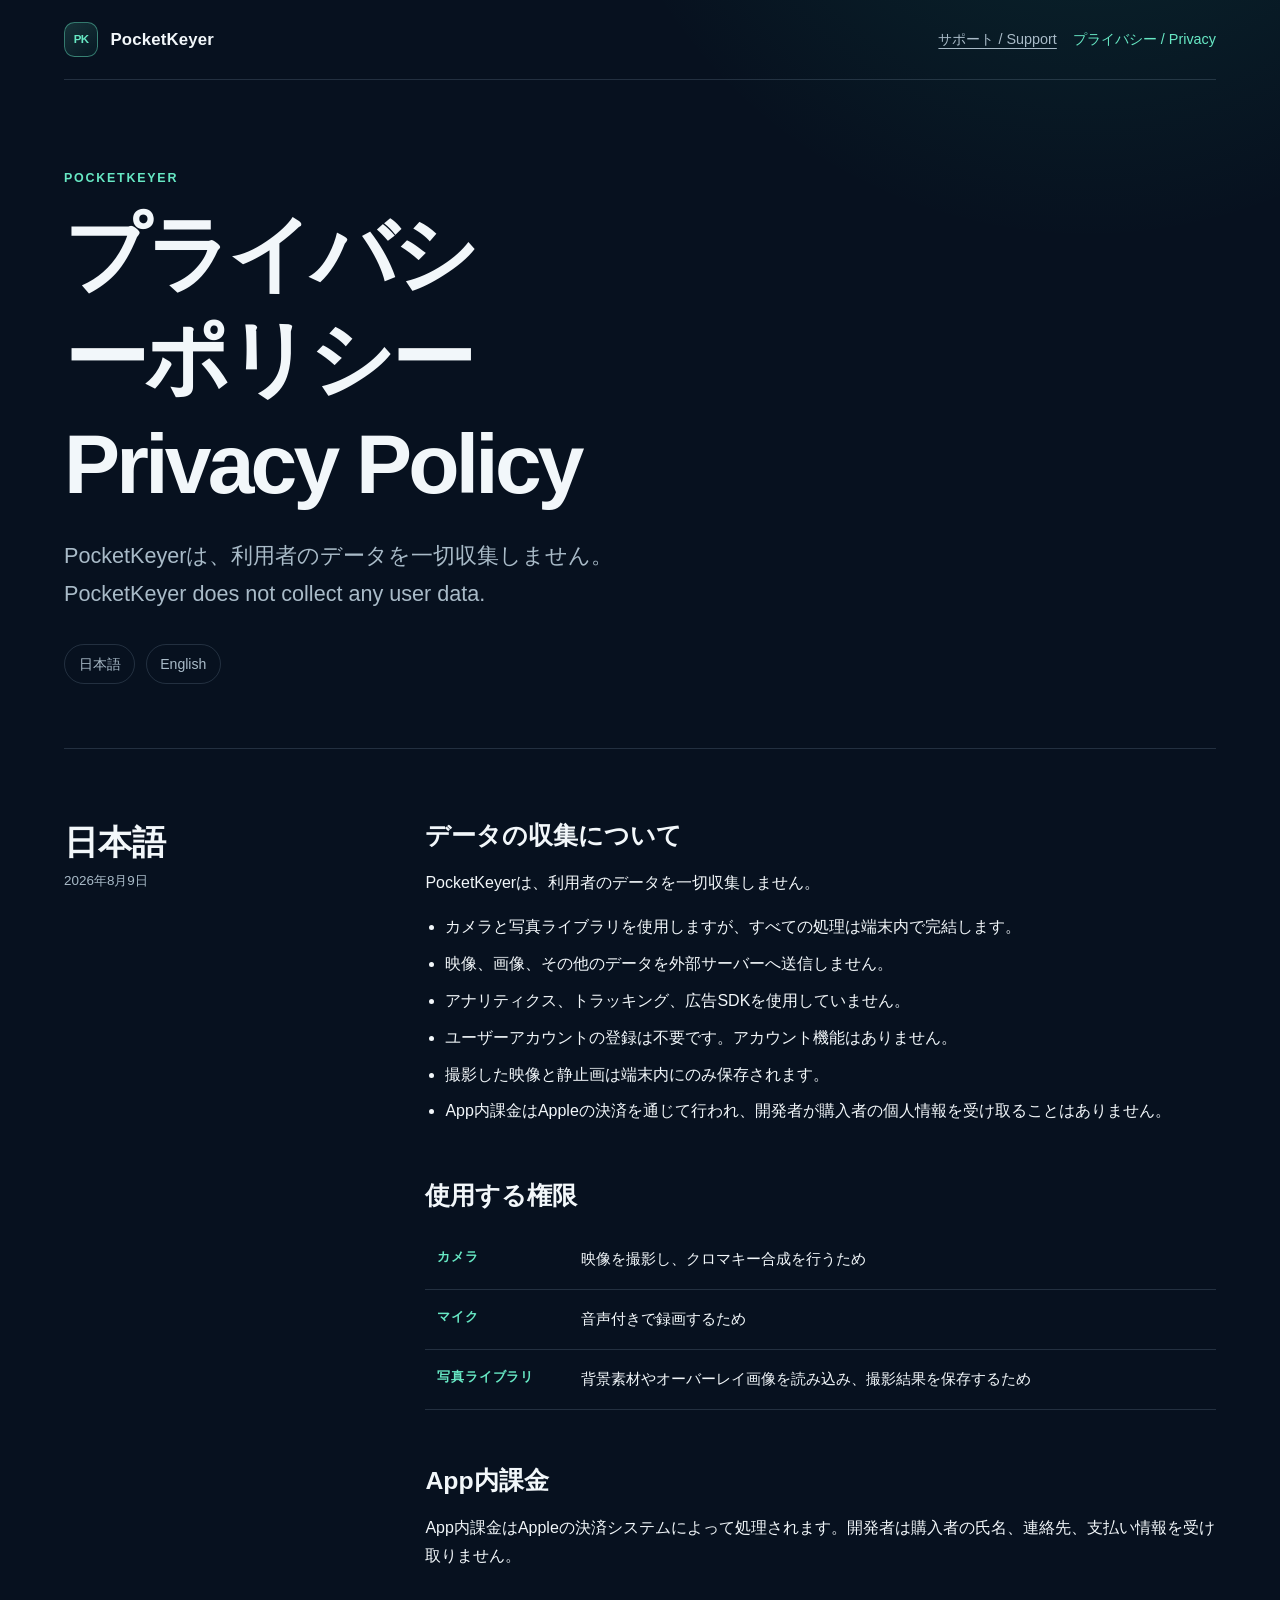
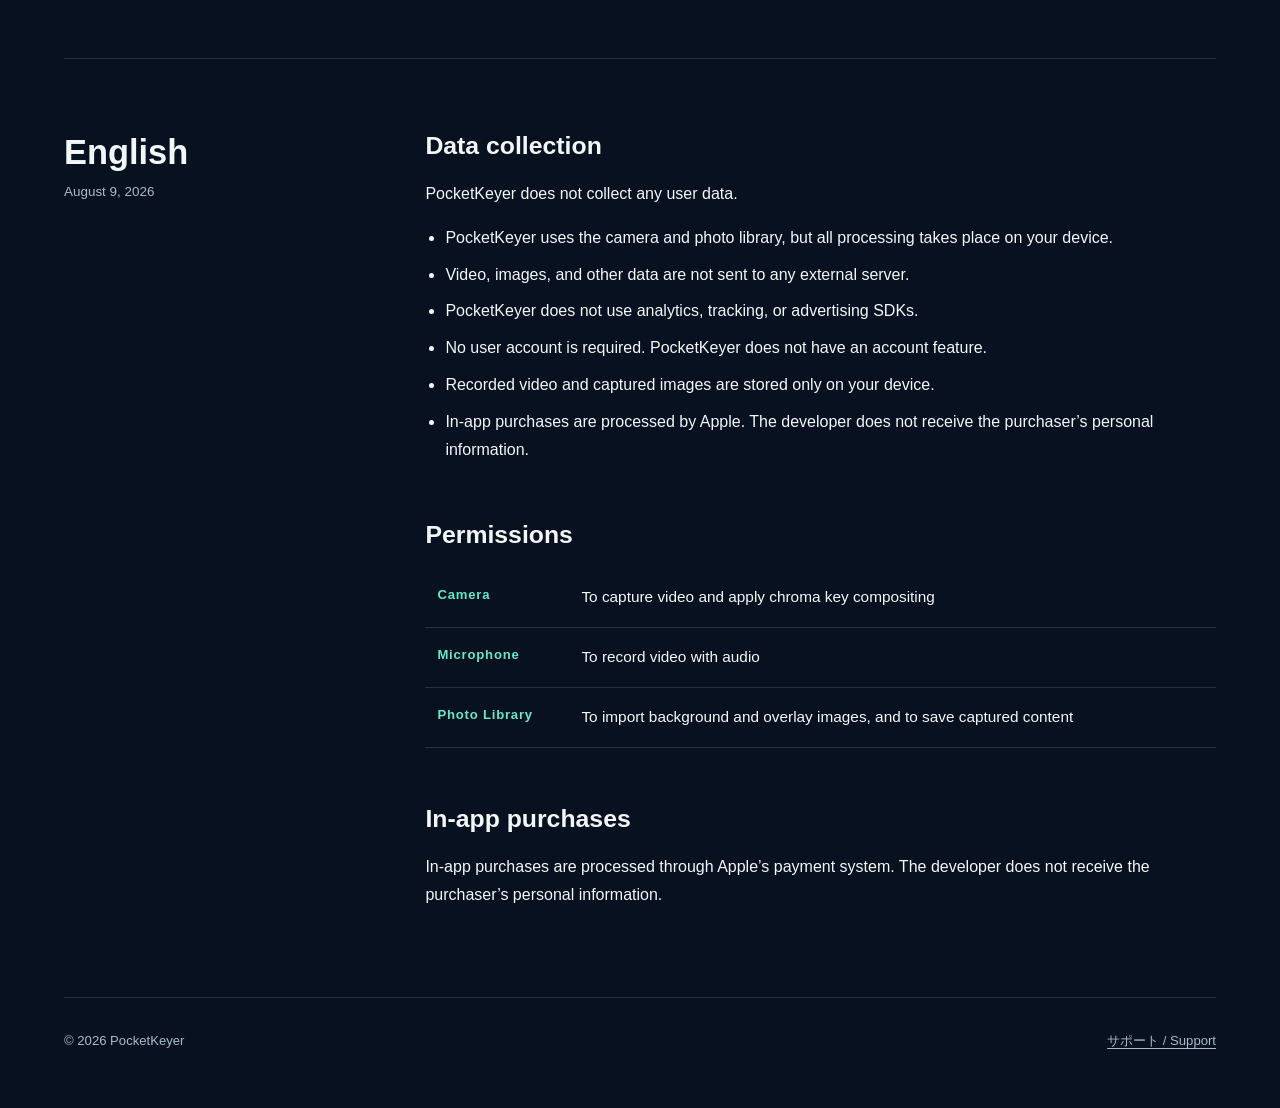
==== pocketkeyer/privacy/index.html @ 973470bd "サポートページとプライバシーページの初回アップロード" ====
<!doctype html>
<html lang="ja">
  <head>
    <meta charset="utf-8">
    <meta name="viewport" content="width=device-width, initial-scale=1">
    <meta name="description" content="PocketKeyerのプライバシーポリシー。Privacy Policy for PocketKeyer.">
    <title>プライバシーポリシー / Privacy Policy — PocketKeyer</title>
    <link rel="stylesheet" href="../../assets/site.css">
  </head>
  <body>
    <a class="skip-link" href="#main">本文へ移動 / Skip to content</a>
    <header class="site-header">
      <span class="brand" aria-label="PocketKeyer">
        <span class="brand-mark" aria-hidden="true">PK</span>
        <span>PocketKeyer</span>
      </span>
      <nav class="page-nav" aria-label="ページ">
        <a href="../support/">サポート / Support</a>
        <a href="./" aria-current="page">プライバシー / Privacy</a>
      </nav>
    </header>

    <main id="main" class="page-shell">
      <section class="hero" aria-labelledby="page-title">
        <p class="eyebrow">PocketKeyer</p>
        <h1 id="page-title">プライバシーポリシー<br><span lang="en">Privacy Policy</span></h1>
        <p class="lead">PocketKeyerは、利用者のデータを一切収集しません。<br><span lang="en">PocketKeyer does not collect any user data.</span></p>
        <nav class="language-links" aria-label="言語 / Language">
          <a href="#ja">日本語</a>
          <a href="#en" lang="en">English</a>
        </nav>
      </section>

      <section id="ja" class="language-section" lang="ja" aria-labelledby="ja-title">
        <div class="language-label">
          <h2 id="ja-title">日本語</h2>
          <p>2026年8月9日</p>
        </div>
        <div>
          <section class="content-section" aria-labelledby="ja-policy">
            <h3 id="ja-policy">データの収集について</h3>
            <p>PocketKeyerは、利用者のデータを一切収集しません。</p>
            <ul>
              <li>カメラと写真ライブラリを使用しますが、すべての処理は端末内で完結します。</li>
              <li>映像、画像、その他のデータを外部サーバーへ送信しません。</li>
              <li>アナリティクス、トラッキング、広告SDKを使用していません。</li>
              <li>ユーザーアカウントの登録は不要です。アカウント機能はありません。</li>
              <li>撮影した映像と静止画は端末内にのみ保存されます。</li>
              <li>App内課金はAppleの決済を通じて行われ、開発者が購入者の個人情報を受け取ることはありません。</li>
            </ul>
          </section>

          <section class="content-section" aria-labelledby="ja-permissions">
            <h3 id="ja-permissions">使用する権限</h3>
            <table class="permission-table">
              <tbody>
                <tr>
                  <th scope="row">カメラ</th>
                  <td>映像を撮影し、クロマキー合成を行うため</td>
                </tr>
                <tr>
                  <th scope="row">マイク</th>
                  <td>音声付きで録画するため</td>
                </tr>
                <tr>
                  <th scope="row">写真ライブラリ</th>
                  <td>背景素材やオーバーレイ画像を読み込み、撮影結果を保存するため</td>
                </tr>
              </tbody>
            </table>
          </section>

          <section class="content-section" aria-labelledby="ja-payment">
            <h3 id="ja-payment">App内課金</h3>
            <p>App内課金はAppleの決済システムによって処理されます。開発者は購入者の氏名、連絡先、支払い情報を受け取りません。</p>
          </section>
        </div>
      </section>

      <section id="en" class="language-section" lang="en" aria-labelledby="en-title">
        <div class="language-label">
          <h2 id="en-title">English</h2>
          <p>August 9, 2026</p>
        </div>
        <div>
          <section class="content-section" aria-labelledby="en-policy">
            <h3 id="en-policy">Data collection</h3>
            <p>PocketKeyer does not collect any user data.</p>
            <ul>
              <li>PocketKeyer uses the camera and photo library, but all processing takes place on your device.</li>
              <li>Video, images, and other data are not sent to any external server.</li>
              <li>PocketKeyer does not use analytics, tracking, or advertising SDKs.</li>
              <li>No user account is required. PocketKeyer does not have an account feature.</li>
              <li>Recorded video and captured images are stored only on your device.</li>
              <li>In-app purchases are processed by Apple. The developer does not receive the purchaser’s personal information.</li>
            </ul>
          </section>

          <section class="content-section" aria-labelledby="en-permissions">
            <h3 id="en-permissions">Permissions</h3>
            <table class="permission-table">
              <tbody>
                <tr>
                  <th scope="row">Camera</th>
                  <td>To capture video and apply chroma key compositing</td>
                </tr>
                <tr>
                  <th scope="row">Microphone</th>
                  <td>To record video with audio</td>
                </tr>
                <tr>
                  <th scope="row">Photo Library</th>
                  <td>To import background and overlay images, and to save captured content</td>
                </tr>
              </tbody>
            </table>
          </section>

          <section class="content-section" aria-labelledby="en-payment">
            <h3 id="en-payment">In-app purchases</h3>
            <p>In-app purchases are processed through Apple’s payment system. The developer does not receive the purchaser’s personal information.</p>
          </section>
        </div>
      </section>
    </main>

    <footer class="site-footer">
      <p>© 2026 PocketKeyer</p>
      <p><a href="../support/">サポート / Support</a></p>
    </footer>
  </body>
</html>
---- assets/site.css ----
:root {
  color-scheme: dark;
  --background: #07111f;
  --surface: #0d1b2d;
  --surface-soft: #10233a;
  --border: rgba(180, 213, 232, 0.16);
  --text: #f2f7fa;
  --muted: #a9bbc8;
  --accent: #67e8c4;
  --accent-strong: #18c89a;
  --focus: #9af3d9;
  --max-width: 72rem;
}

* {
  box-sizing: border-box;
}

html {
  scroll-behavior: smooth;
}

body {
  min-width: 20rem;
  margin: 0;
  background:
    radial-gradient(circle at 85% -10%, rgba(31, 207, 160, 0.14), transparent 32rem),
    var(--background);
  color: var(--text);
  font-family: -apple-system, BlinkMacSystemFont, "Helvetica Neue", "Hiragino Sans",
    "Yu Gothic UI", "Yu Gothic", Meiryo, sans-serif;
  font-size: 1rem;
  line-height: 1.75;
}

a {
  color: inherit;
}

a:focus-visible {
  outline: 0.2rem solid var(--focus);
  outline-offset: 0.2rem;
}

.skip-link {
  position: fixed;
  z-index: 10;
  top: 0.75rem;
  left: 0.75rem;
  padding: 0.55rem 0.85rem;
  border-radius: 0.45rem;
  background: var(--text);
  color: var(--background);
  transform: translateY(-200%);
}

.skip-link:focus {
  transform: translateY(0);
}

.site-header,
.page-shell,
.site-footer {
  width: min(calc(100% - 2.5rem), var(--max-width));
  margin-inline: auto;
}

.site-header {
  display: flex;
  align-items: center;
  justify-content: space-between;
  min-height: 5rem;
  border-bottom: 1px solid var(--border);
}

.brand {
  display: inline-flex;
  gap: 0.75rem;
  align-items: center;
  text-decoration: none;
  font-size: 1.05rem;
  font-weight: 700;
  letter-spacing: 0.01em;
}

.brand-mark {
  display: grid;
  width: 2.15rem;
  height: 2.15rem;
  place-items: center;
  border: 1px solid rgba(103, 232, 196, 0.45);
  border-radius: 0.65rem;
  background: linear-gradient(145deg, rgba(103, 232, 196, 0.16), rgba(24, 200, 154, 0.04));
  color: var(--accent);
  font-size: 0.72rem;
  letter-spacing: -0.05em;
}

.page-nav {
  display: flex;
  gap: 1rem;
  align-items: center;
  color: var(--muted);
  font-size: 0.9rem;
}

.page-nav a {
  text-underline-offset: 0.25rem;
}

.page-nav a[aria-current="page"] {
  color: var(--accent);
  text-decoration: none;
}

.hero {
  padding: 5.5rem 0 4rem;
  border-bottom: 1px solid var(--border);
}

.eyebrow {
  margin: 0 0 0.75rem;
  color: var(--accent);
  font-size: 0.78rem;
  font-weight: 700;
  letter-spacing: 0.14em;
  text-transform: uppercase;
}

h1,
h2,
h3 {
  margin-top: 0;
  line-height: 1.25;
  text-wrap: balance;
}

h1 {
  max-width: 16ch;
  margin-bottom: 1.25rem;
  font-size: clamp(2.5rem, 7vw, 5.25rem);
  letter-spacing: -0.045em;
}

.lead {
  max-width: 42rem;
  margin: 0;
  color: var(--muted);
  font-size: clamp(1.05rem, 2.3vw, 1.35rem);
}

.language-links {
  display: flex;
  gap: 0.65rem;
  margin-top: 2rem;
}

.language-links a {
  padding: 0.4rem 0.85rem;
  border: 1px solid var(--border);
  border-radius: 999px;
  color: var(--muted);
  font-size: 0.88rem;
  text-decoration: none;
}

.language-links a:hover {
  border-color: rgba(103, 232, 196, 0.55);
  color: var(--accent);
}

.language-section {
  display: grid;
  grid-template-columns: minmax(9rem, 0.36fr) minmax(0, 1fr);
  gap: clamp(2rem, 6vw, 6rem);
  padding: 4.5rem 0;
  scroll-margin-top: 1rem;
}

.language-section + .language-section {
  border-top: 1px solid var(--border);
}

.language-label {
  position: sticky;
  top: 1.5rem;
  align-self: start;
}

.language-label h2 {
  margin-bottom: 0.35rem;
  font-size: clamp(1.55rem, 3vw, 2.15rem);
}

.language-label p {
  margin: 0;
  color: var(--muted);
  font-size: 0.84rem;
}

.content-section + .content-section {
  margin-top: 3.5rem;
}

.content-section h3 {
  margin-bottom: 1.1rem;
  font-size: clamp(1.25rem, 2.5vw, 1.55rem);
}

.content-section p {
  margin: 0 0 1rem;
}

.content-section ul {
  margin: 0;
  padding-left: 1.25rem;
}

.content-section li + li {
  margin-top: 0.55rem;
}

.info-card {
  padding: 1.4rem 1.5rem;
  border: 1px solid var(--border);
  border-radius: 1rem;
  background: linear-gradient(145deg, rgba(16, 35, 58, 0.9), rgba(13, 27, 45, 0.7));
}

.info-card p:last-child {
  margin-bottom: 0;
}

.faq-list {
  display: grid;
  gap: 0;
  margin: 0;
}

.faq-item {
  padding: 1.35rem 0;
  border-top: 1px solid var(--border);
}

.faq-item:last-child {
  border-bottom: 1px solid var(--border);
}

.faq-item dt {
  margin-bottom: 0.45rem;
  font-weight: 700;
}

.faq-item dd {
  margin: 0;
  color: var(--muted);
}

.permission-table {
  width: 100%;
  border-collapse: collapse;
  font-size: 0.96rem;
}

.permission-table th,
.permission-table td {
  padding: 1rem 0.75rem;
  border-bottom: 1px solid var(--border);
  text-align: left;
  vertical-align: top;
}

.permission-table th {
  width: 9rem;
  color: var(--accent);
  font-size: 0.82rem;
  letter-spacing: 0.06em;
}

.site-footer {
  display: flex;
  justify-content: space-between;
  gap: 1.5rem;
  padding: 2rem 0 3.5rem;
  border-top: 1px solid var(--border);
  color: var(--muted);
  font-size: 0.82rem;
}

.site-footer p {
  margin: 0;
}

.site-footer a {
  text-underline-offset: 0.2rem;
}

@media (max-width: 44rem) {
  .site-header {
    align-items: flex-start;
    padding: 1rem 0;
  }

  .page-nav {
    flex-direction: column;
    gap: 0.2rem;
    align-items: flex-end;
  }

  .hero {
    padding: 4rem 0 3rem;
  }

  .language-section {
    grid-template-columns: 1fr;
    gap: 2rem;
    padding: 3.5rem 0;
  }

  .language-label {
    position: static;
    padding-bottom: 1rem;
    border-bottom: 1px solid var(--border);
  }

  .permission-table,
  .permission-table tbody,
  .permission-table tr,
  .permission-table th,
  .permission-table td {
    display: block;
  }

  .permission-table tr {
    padding: 0.85rem 0;
    border-bottom: 1px solid var(--border);
  }

  .permission-table th,
  .permission-table td {
    width: auto;
    padding: 0;
    border: 0;
  }

  .permission-table td {
    margin-top: 0.25rem;
  }

  .site-footer {
    flex-direction: column;
  }
}

@media (prefers-reduced-motion: reduce) {
  html {
    scroll-behavior: auto;
  }
}
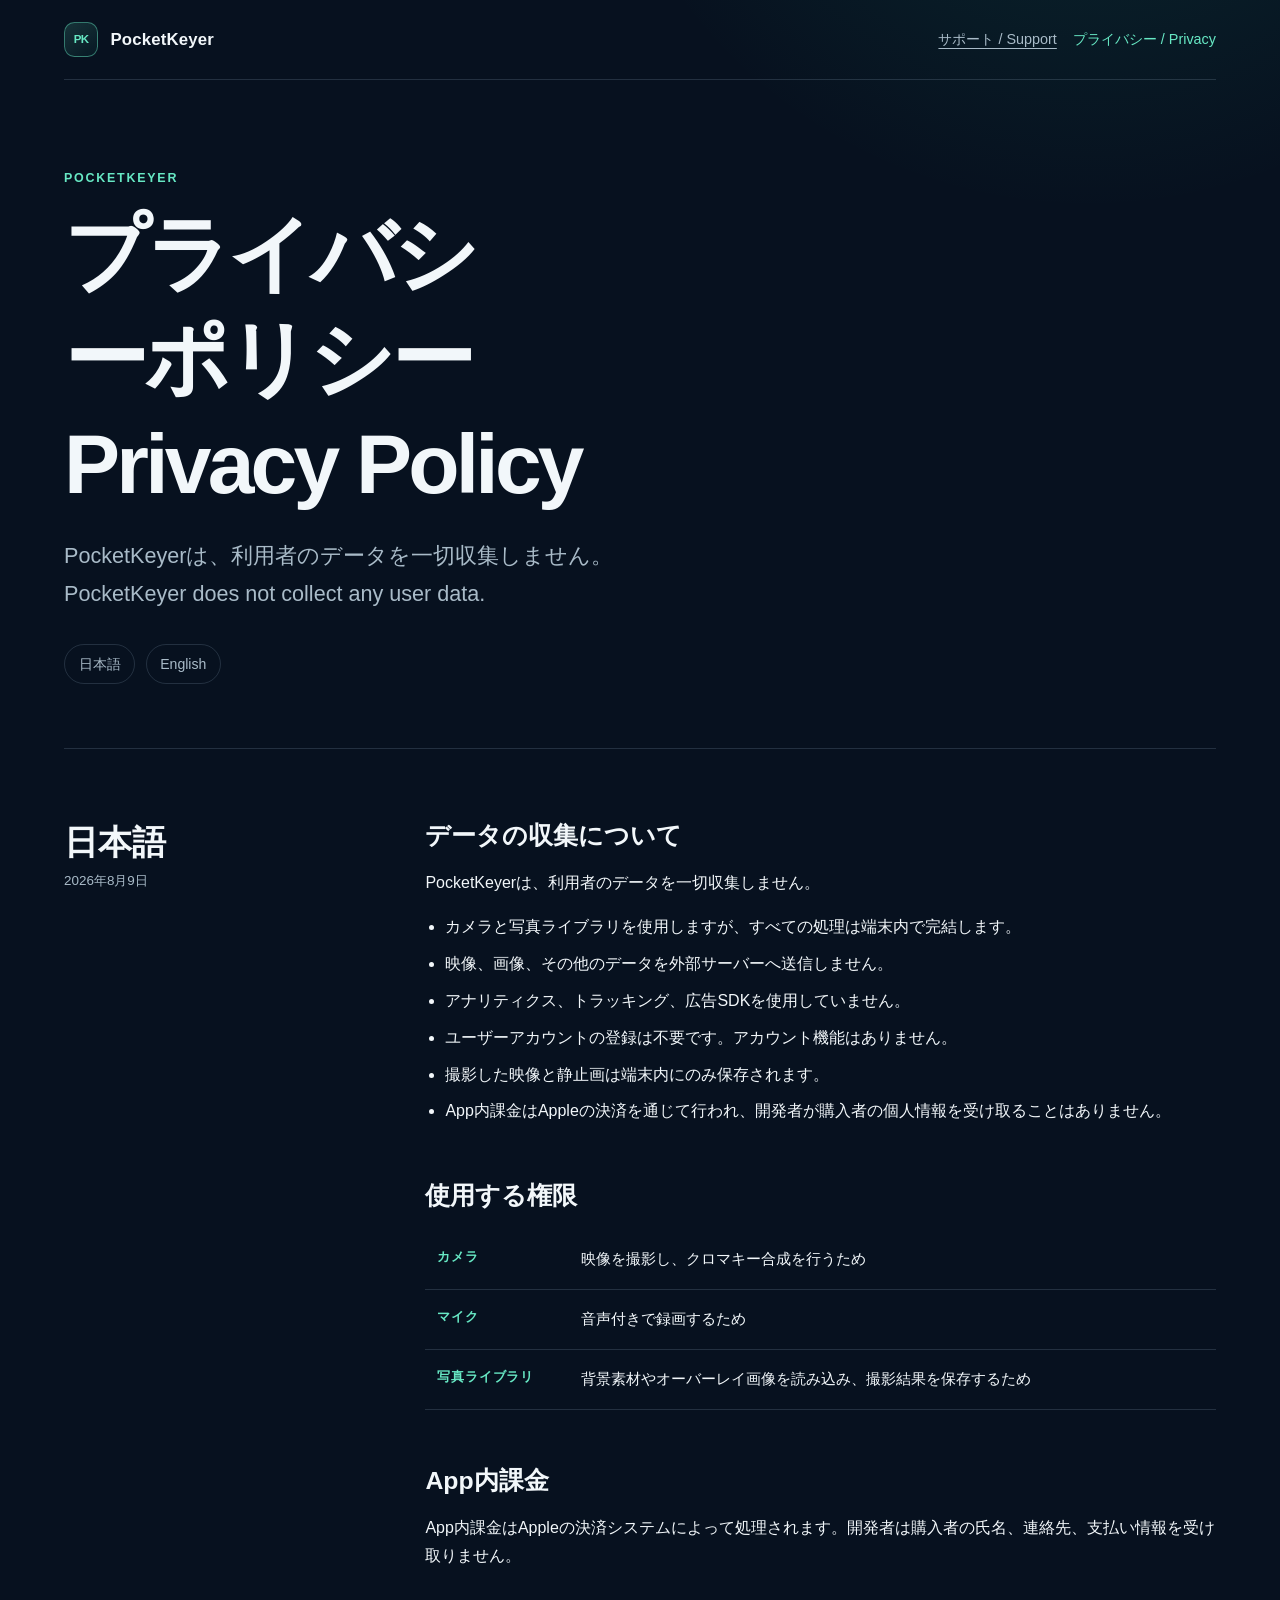
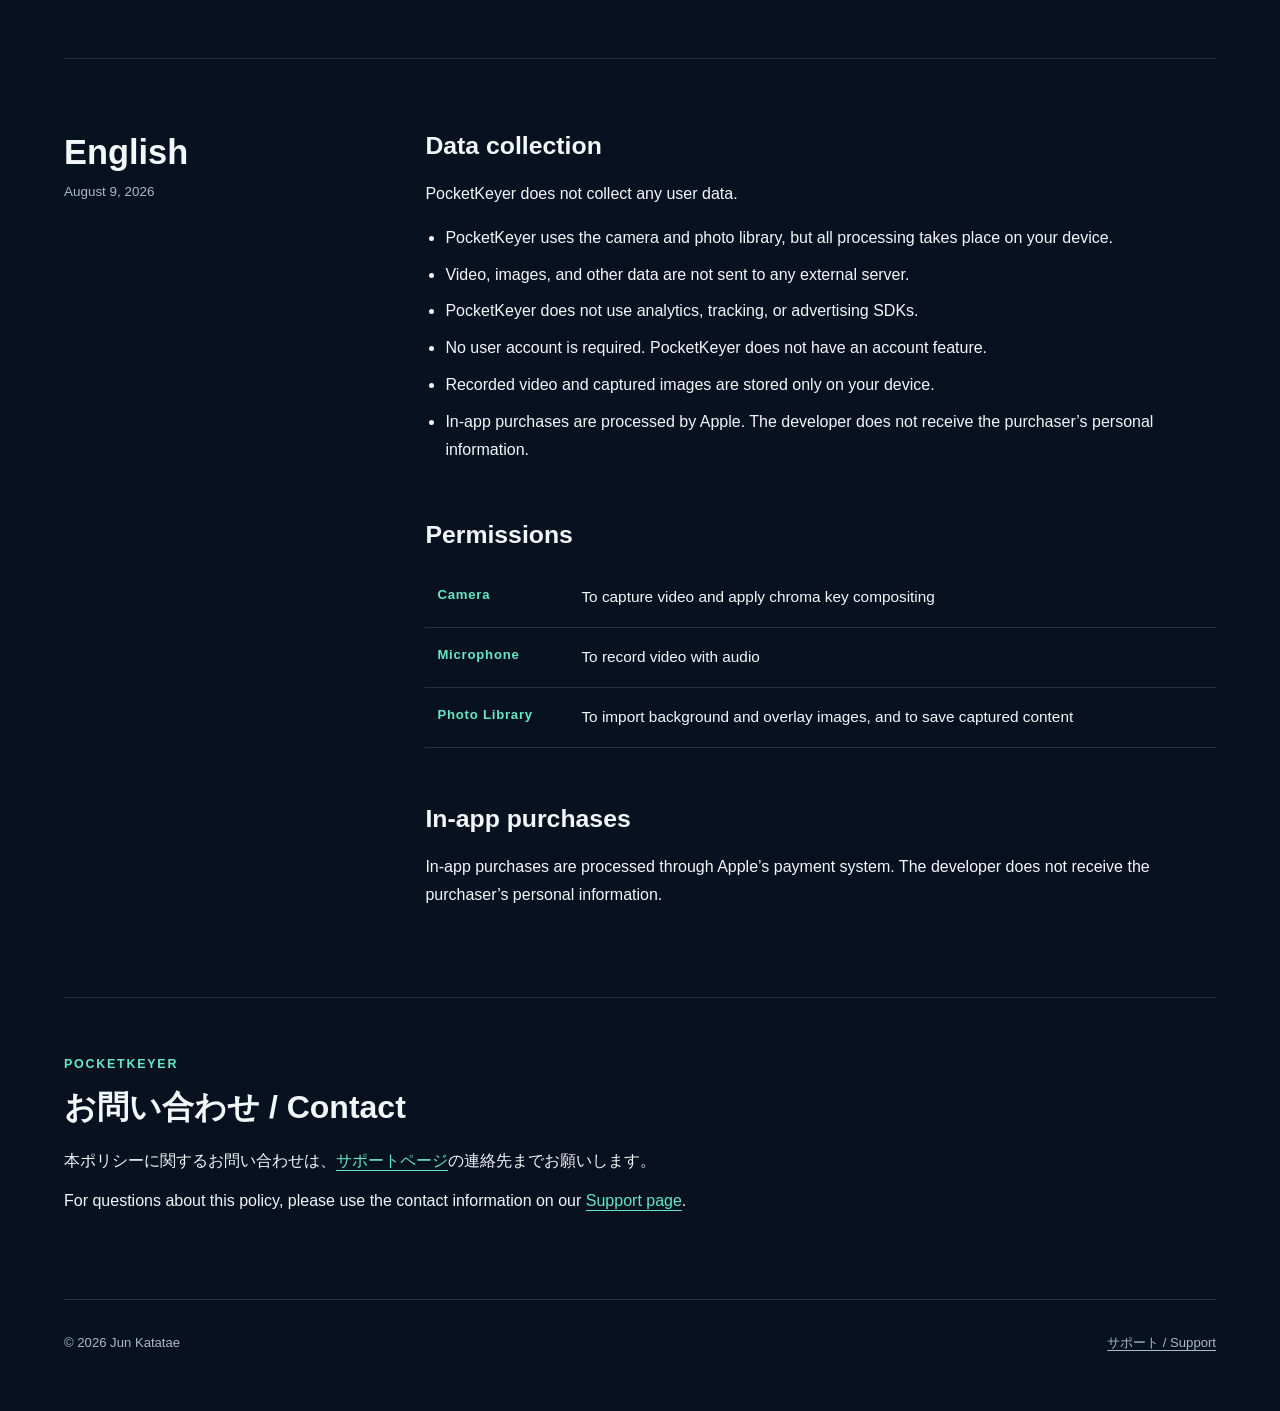
==== commit 69525107: "各種変更" ====
--- a/pocketkeyer/privacy/index.html
+++ b/pocketkeyer/privacy/index.html
@@ -122,10 +122,17 @@
           </section>
         </div>
       </section>
+
+      <section class="policy-contact" aria-labelledby="contact-title">
+        <p class="eyebrow">PocketKeyer</p>
+        <h2 id="contact-title">お問い合わせ <span lang="en">/ Contact</span></h2>
+        <p>本ポリシーに関するお問い合わせは、<a href="../support/">サポートページ</a>の連絡先までお願いします。</p>
+        <p lang="en">For questions about this policy, please use the contact information on our <a href="../support/">Support page</a>.</p>
+      </section>
     </main>
 
     <footer class="site-footer">
-      <p>© 2026 PocketKeyer</p>
+      <p>© 2026 Jun Katatae</p>
       <p><a href="../support/">サポート / Support</a></p>
     </footer>
   </body>
--- a/assets/site.css
+++ b/assets/site.css
@@ -277,6 +277,26 @@
   letter-spacing: 0.06em;
 }
 
+.policy-contact {
+  padding: 3.5rem 0 4.5rem;
+  border-top: 1px solid var(--border);
+}
+
+.policy-contact h2 {
+  margin-bottom: 1.25rem;
+  font-size: clamp(1.45rem, 3vw, 2rem);
+}
+
+.policy-contact p:not(.eyebrow) {
+  max-width: 48rem;
+  margin: 0 0 0.75rem;
+}
+
+.policy-contact a {
+  color: var(--accent);
+  text-underline-offset: 0.25rem;
+}
+
 .site-footer {
   display: flex;
   justify-content: space-between;
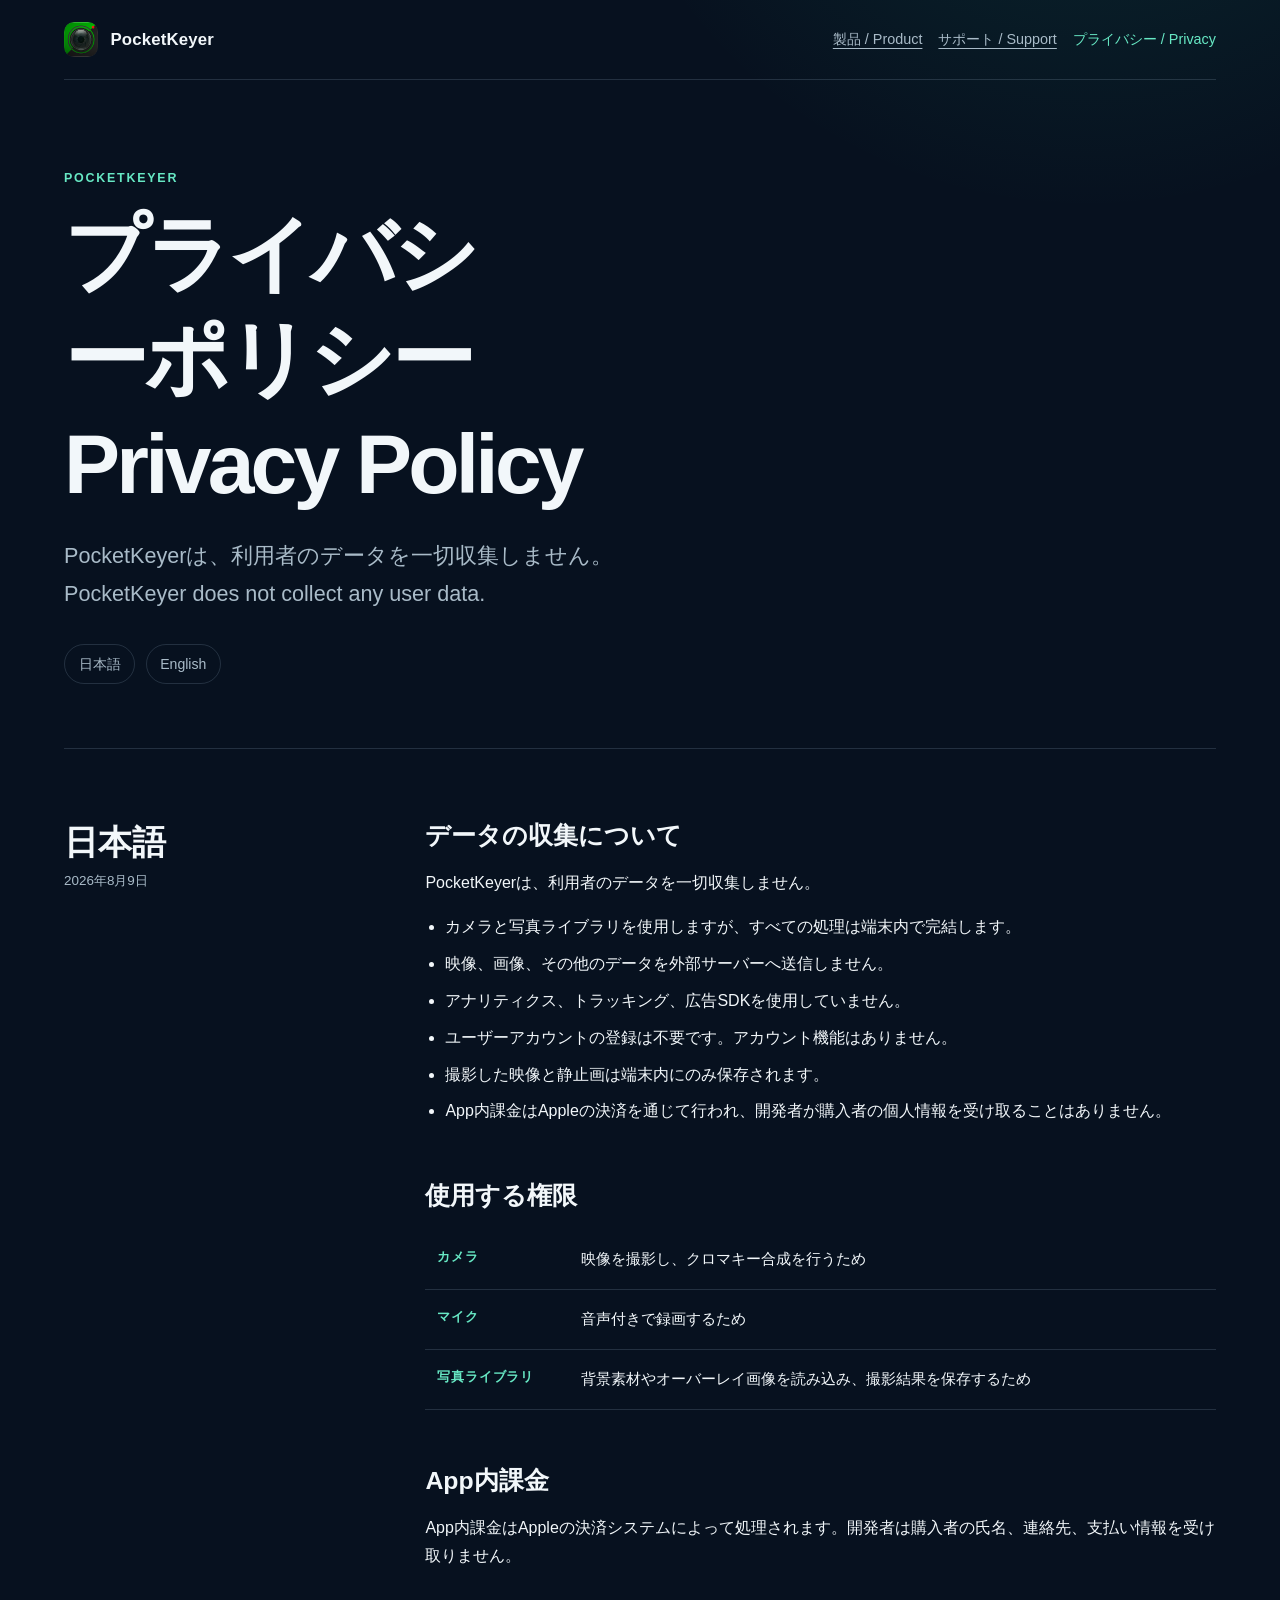
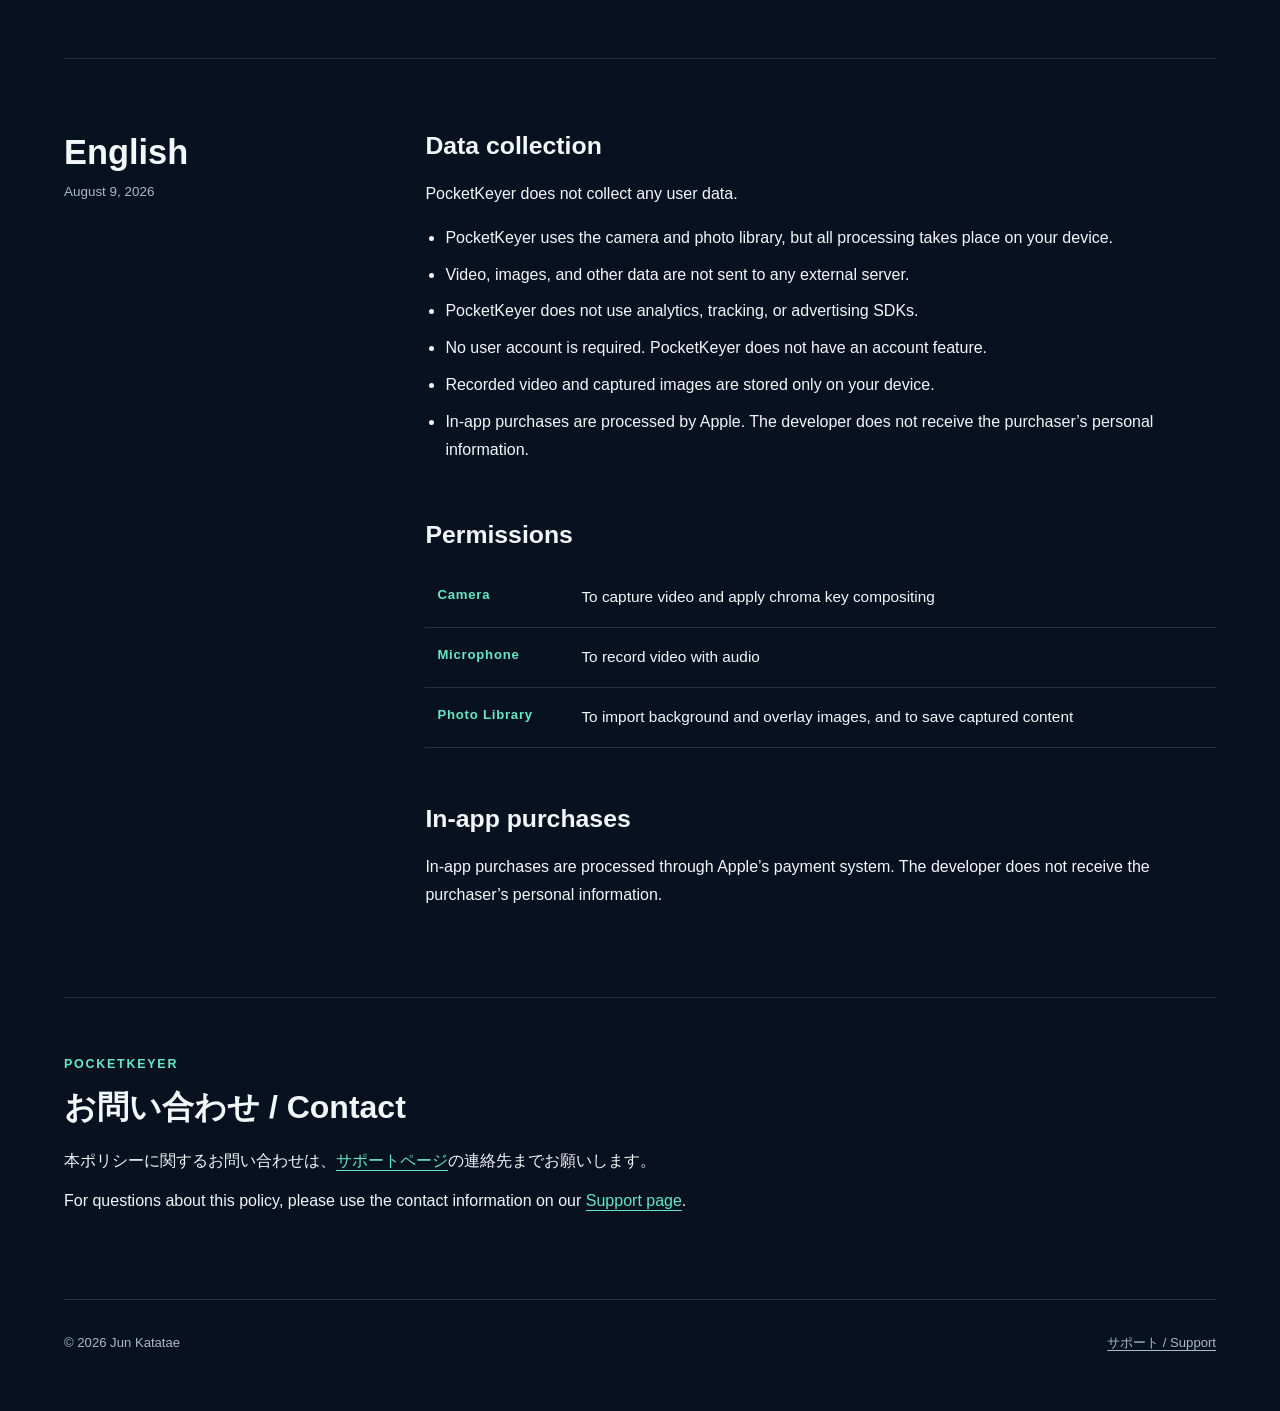
==== commit f3c38519: "メインページを追加。各ページのリンクを修正" ====
--- a/pocketkeyer/privacy/index.html
+++ b/pocketkeyer/privacy/index.html
@@ -10,11 +10,12 @@
   <body>
     <a class="skip-link" href="#main">本文へ移動 / Skip to content</a>
     <header class="site-header">
-      <span class="brand" aria-label="PocketKeyer">
-        <span class="brand-mark" aria-hidden="true">PK</span>
+      <a class="brand" href="../" aria-label="PocketKeyer製品ページ">
+        <img class="brand-icon" src="../../assets/images/pocketkeyer-icon.png" alt="">
         <span>PocketKeyer</span>
-      </span>
+      </a>
       <nav class="page-nav" aria-label="ページ">
+        <a href="../">製品 / Product</a>
         <a href="../support/">サポート / Support</a>
         <a href="./" aria-current="page">プライバシー / Privacy</a>
       </nav>
--- a/assets/site.css
+++ b/assets/site.css
@@ -96,6 +96,12 @@
   letter-spacing: -0.05em;
 }
 
+.brand-icon {
+  width: 2.15rem;
+  height: 2.15rem;
+  border-radius: 0.62rem;
+}
+
 .page-nav {
   display: flex;
   gap: 1rem;
@@ -297,6 +303,289 @@
   text-underline-offset: 0.25rem;
 }
 
+.product-hero,
+.product-section,
+.privacy-band {
+  width: min(calc(100% - 2.5rem), var(--max-width));
+  margin-inline: auto;
+}
+
+.product-hero {
+  display: grid;
+  grid-template-columns: minmax(0, 1.15fr) minmax(18rem, 0.85fr);
+  gap: clamp(3rem, 8vw, 8rem);
+  align-items: center;
+  min-height: calc(100vh - 5rem);
+  padding: 5rem 0;
+  border-bottom: 1px solid var(--border);
+}
+
+.product-hero h1 {
+  max-width: 10ch;
+  font-size: clamp(3.2rem, 8vw, 6.7rem);
+}
+
+.product-tagline {
+  margin: 0 0 1.5rem;
+  color: var(--text);
+  font-size: clamp(1.2rem, 2.5vw, 1.65rem);
+  font-weight: 650;
+  line-height: 1.55;
+}
+
+.product-intro {
+  max-width: 39rem;
+  margin: 0 0 0.8rem;
+  color: var(--muted);
+}
+
+.product-intro[lang="en"] {
+  font-size: 0.92rem;
+}
+
+.hero-facts {
+  display: flex;
+  flex-wrap: wrap;
+  gap: 0.55rem;
+  margin-top: 2rem;
+}
+
+.hero-facts span {
+  padding: 0.35rem 0.75rem;
+  border: 1px solid var(--border);
+  border-radius: 999px;
+  color: var(--muted);
+  font-size: 0.78rem;
+  font-weight: 650;
+  letter-spacing: 0.04em;
+}
+
+.product-hero-visual {
+  position: relative;
+  display: grid;
+  min-height: 30rem;
+  place-items: center;
+  overflow: hidden;
+  border: 1px solid var(--border);
+  border-radius: 2rem;
+  background:
+    linear-gradient(rgba(103, 232, 196, 0.04) 1px, transparent 1px),
+    linear-gradient(90deg, rgba(103, 232, 196, 0.04) 1px, transparent 1px),
+    linear-gradient(145deg, rgba(16, 35, 58, 0.95), rgba(7, 17, 31, 0.8));
+  background-size: 3rem 3rem, 3rem 3rem, auto;
+}
+
+.product-hero-visual img {
+  position: relative;
+  z-index: 1;
+  width: min(58%, 15rem);
+  height: auto;
+  filter: drop-shadow(0 1.5rem 2.5rem rgba(0, 0, 0, 0.38));
+}
+
+.product-hero-visual p {
+  position: absolute;
+  right: 1.5rem;
+  bottom: 1.2rem;
+  margin: 0;
+  color: var(--muted);
+  font-size: 0.72rem;
+  font-weight: 650;
+  letter-spacing: 0.1em;
+  line-height: 1.45;
+  text-align: right;
+  text-transform: uppercase;
+}
+
+.icon-halo {
+  position: absolute;
+  width: 22rem;
+  height: 22rem;
+  border-radius: 50%;
+  background: rgba(24, 200, 154, 0.18);
+  filter: blur(3.5rem);
+}
+
+.product-section {
+  padding: clamp(5rem, 10vw, 8rem) 0;
+  border-bottom: 1px solid var(--border);
+}
+
+.section-heading {
+  max-width: 47rem;
+  margin-bottom: 3rem;
+}
+
+.section-heading h2,
+.privacy-band h2,
+.discovery-section h2 {
+  margin-bottom: 1.4rem;
+  font-size: clamp(2.2rem, 5vw, 4.5rem);
+  letter-spacing: -0.04em;
+}
+
+.section-heading > p:not(.eyebrow),
+.discovery-section > div:last-child,
+.privacy-band > div:last-child {
+  color: var(--muted);
+}
+
+.section-heading > p,
+.discovery-section p,
+.privacy-band p {
+  margin-top: 0;
+  margin-bottom: 0.8rem;
+}
+
+.step-grid,
+.use-grid,
+.facts-grid {
+  display: grid;
+  gap: 1rem;
+}
+
+.step-grid {
+  grid-template-columns: repeat(3, 1fr);
+}
+
+.feature-card,
+.use-card,
+.fact-card {
+  border: 1px solid var(--border);
+  background: linear-gradient(145deg, rgba(16, 35, 58, 0.78), rgba(13, 27, 45, 0.5));
+}
+
+.feature-card {
+  min-height: 20rem;
+  padding: 1.5rem;
+  border-radius: 1.25rem;
+}
+
+.card-number {
+  display: block;
+  margin-bottom: 4.5rem;
+  color: var(--accent);
+  font-size: 0.75rem;
+  font-weight: 700;
+  letter-spacing: 0.12em;
+}
+
+.feature-card h3,
+.use-card h3 {
+  margin-bottom: 0.8rem;
+  font-size: 1.2rem;
+}
+
+.feature-card p,
+.use-card p {
+  margin: 0 0 0.65rem;
+  color: var(--muted);
+  font-size: 0.92rem;
+}
+
+.feature-card p[lang="en"] {
+  font-size: 0.8rem;
+}
+
+.use-section {
+  width: 100%;
+  max-width: none;
+  padding-inline: max(1.25rem, calc((100% - var(--max-width)) / 2));
+  background: rgba(16, 35, 58, 0.35);
+}
+
+.use-grid {
+  grid-template-columns: repeat(4, 1fr);
+}
+
+.use-card {
+  padding: 1.35rem;
+  border-radius: 1rem;
+}
+
+.use-note {
+  margin: 1.5rem 0 0;
+  color: var(--muted);
+  font-size: 0.85rem;
+}
+
+.controls-section,
+.discovery-section,
+.privacy-band {
+  display: grid;
+  grid-template-columns: minmax(0, 0.85fr) minmax(0, 1.15fr);
+  gap: clamp(3rem, 8vw, 8rem);
+}
+
+.controls-section .section-heading {
+  margin-bottom: 0;
+}
+
+.control-copy {
+  align-self: end;
+  color: var(--muted);
+}
+
+.control-copy p {
+  margin: 0 0 1rem;
+}
+
+.control-copy .large-copy {
+  color: var(--text);
+  font-size: clamp(1.25rem, 2.6vw, 1.8rem);
+  line-height: 1.55;
+}
+
+.control-copy strong {
+  color: var(--accent);
+  font-weight: 650;
+}
+
+.discovery-section {
+  align-items: end;
+}
+
+.facts-grid {
+  grid-template-columns: repeat(4, 1fr);
+}
+
+.fact-card {
+  display: flex;
+  flex-direction: column;
+  min-height: 10.5rem;
+  padding: 1.2rem;
+  border-radius: 1rem;
+}
+
+.fact-card span,
+.fact-card small {
+  color: var(--muted);
+  font-size: 0.72rem;
+}
+
+.fact-card strong {
+  margin: auto 0 0.15rem;
+  color: var(--accent);
+  font-size: clamp(1.6rem, 3vw, 2.15rem);
+  line-height: 1.1;
+}
+
+.privacy-band {
+  padding: clamp(5rem, 10vw, 8rem) 0;
+}
+
+.text-links {
+  display: flex;
+  flex-wrap: wrap;
+  gap: 1rem 1.5rem;
+  margin-top: 1.75rem;
+}
+
+.text-links a {
+  color: var(--accent);
+  text-underline-offset: 0.25rem;
+}
+
 .site-footer {
   display: flex;
   justify-content: space-between;
@@ -322,9 +611,12 @@
   }
 
   .page-nav {
-    flex-direction: column;
-    gap: 0.2rem;
+    flex-wrap: wrap;
+    justify-content: flex-end;
+    gap: 0.2rem 0.75rem;
     align-items: flex-end;
+    max-width: 13rem;
+    font-size: 0.78rem;
   }
 
   .hero {
@@ -370,6 +662,43 @@
   .site-footer {
     flex-direction: column;
   }
+
+  .product-hero {
+    grid-template-columns: 1fr;
+    min-height: auto;
+    padding: 4rem 0 3rem;
+  }
+
+  .product-hero-visual {
+    min-height: 23rem;
+  }
+
+  .step-grid,
+  .use-grid,
+  .facts-grid,
+  .controls-section,
+  .discovery-section,
+  .privacy-band {
+    grid-template-columns: 1fr;
+  }
+
+  .feature-card {
+    min-height: auto;
+  }
+
+  .card-number {
+    margin-bottom: 3rem;
+  }
+
+  .facts-grid {
+    grid-template-columns: repeat(2, 1fr);
+  }
+
+  .controls-section,
+  .discovery-section,
+  .privacy-band {
+    gap: 2rem;
+  }
 }
 
 @media (prefers-reduced-motion: reduce) {
